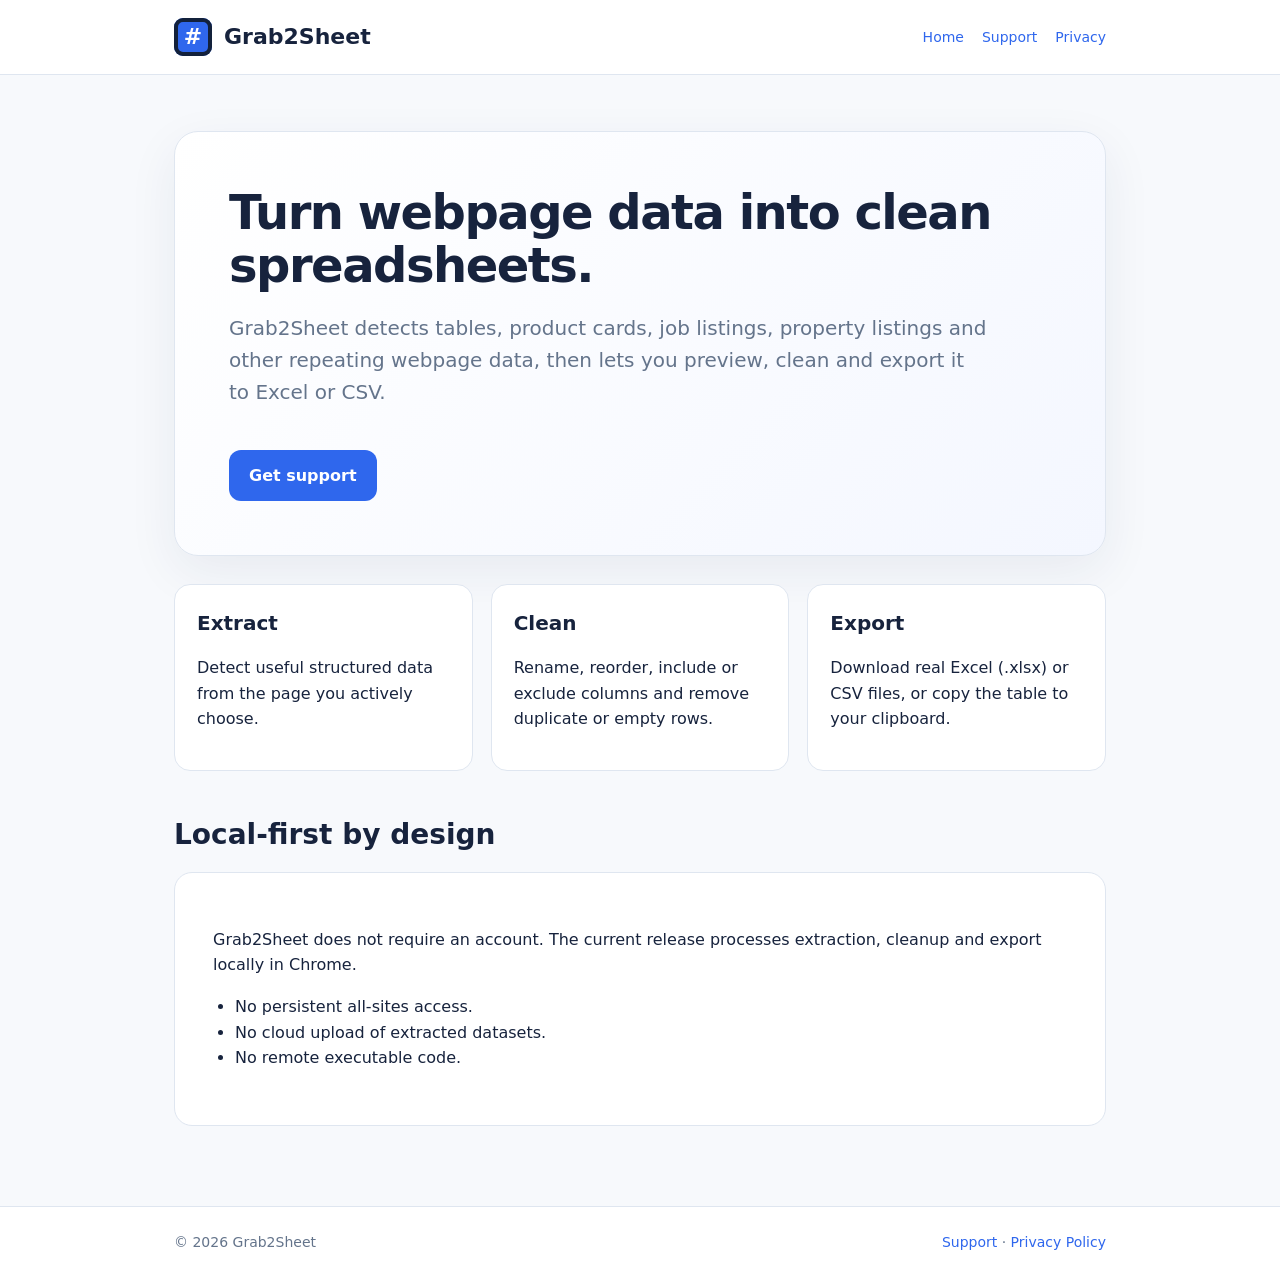
==== index.html @ d278c7ef "Add files via upload" ====
<!doctype html>
<html lang="en">
<head>
<meta charset="utf-8">
<meta name="viewport" content="width=device-width,initial-scale=1">
<title>Grab2Sheet — Web Data to Excel & CSV</title>
<meta name="description" content="Grab2Sheet extracts tables, product listings and repeating webpage data into clean Excel or CSV files. No coding required.">
<link rel="stylesheet" href="styles.css">
</head>
<body>
<header>
  <div class="nav">
    <div class="brand"><span class="logo">#</span>Grab2Sheet</div>
    <nav class="navlinks">
      <a href="./">Home</a>
      <a href="support.html">Support</a>
      <a href="privacy.html">Privacy</a>
    </nav>
  </div>
</header>
<main>
  <section class="hero">
    <h1>Turn webpage data into clean spreadsheets.</h1>
    <p class="lead">Grab2Sheet detects tables, product cards, job listings, property listings and other repeating webpage data, then lets you preview, clean and export it to Excel or CSV.</p>
    <a class="cta" href="support.html">Get support</a>
  </section>

  <section class="grid">
    <div class="card">
      <h3>Extract</h3>
      <p>Detect useful structured data from the page you actively choose.</p>
    </div>
    <div class="card">
      <h3>Clean</h3>
      <p>Rename, reorder, include or exclude columns and remove duplicate or empty rows.</p>
    </div>
    <div class="card">
      <h3>Export</h3>
      <p>Download real Excel (.xlsx) or CSV files, or copy the table to your clipboard.</p>
    </div>
  </section>

  <h2>Local-first by design</h2>
  <div class="content">
    <p>Grab2Sheet does not require an account. The current release processes extraction, cleanup and export locally in Chrome.</p>
    <ul>
      <li>No persistent all-sites access.</li>
      <li>No cloud upload of extracted datasets.</li>
      <li>No remote executable code.</li>
    </ul>
  </div>
</main>
<footer><div class="footer"><span>© 2026 Grab2Sheet</span><span><a href="support.html">Support</a> · <a href="privacy.html">Privacy Policy</a></span></div></footer>
</body>
</html>
---- styles.css ----
:root{
  --bg:#f7f9fc;
  --card:#ffffff;
  --text:#17233d;
  --muted:#64748b;
  --blue:#2f67ed;
  --blue2:#1f4fc4;
  --line:#dfe6f0;
}
*{box-sizing:border-box}
body{
  margin:0;
  font-family:Inter,system-ui,-apple-system,BlinkMacSystemFont,"Segoe UI",sans-serif;
  color:var(--text);
  background:var(--bg);
  line-height:1.6;
}
a{color:var(--blue);text-decoration:none}
a:hover{text-decoration:underline}
header{
  background:#fff;
  border-bottom:1px solid var(--line);
}
.nav{
  max-width:980px;
  margin:auto;
  padding:18px 24px;
  display:flex;
  align-items:center;
  justify-content:space-between;
  gap:20px;
}
.brand{
  display:flex;
  align-items:center;
  gap:12px;
  font-weight:800;
  font-size:22px;
}
.logo{
  width:38px;height:38px;
  border-radius:9px;
  background:var(--blue);
  color:#fff;
  display:grid;
  place-items:center;
  font-size:22px;
  box-shadow:inset 0 0 0 4px #13213b;
}
.navlinks{display:flex;gap:18px;font-size:14px}
main{max-width:980px;margin:auto;padding:56px 24px 80px}
.hero{
  background:linear-gradient(135deg,#fff 0%,#f4f7ff 100%);
  border:1px solid var(--line);
  border-radius:24px;
  padding:54px;
  box-shadow:0 16px 50px rgba(24,45,90,.07);
}
h1{font-size:48px;line-height:1.1;margin:0 0 18px;letter-spacing:-1.5px}
h2{font-size:28px;margin:42px 0 14px}
h3{font-size:20px;margin:28px 0 8px}
.lead{font-size:20px;color:var(--muted);max-width:760px}
.cta{
  display:inline-block;
  margin-top:22px;
  background:var(--blue);
  color:#fff;
  padding:13px 20px;
  border-radius:12px;
  font-weight:700;
}
.cta:hover{background:var(--blue2);text-decoration:none}
.grid{
  display:grid;
  grid-template-columns:repeat(3,1fr);
  gap:18px;
  margin-top:28px;
}
.card{
  background:#fff;
  border:1px solid var(--line);
  border-radius:16px;
  padding:22px;
}
.card h3{margin-top:0}
.content{
  background:#fff;
  border:1px solid var(--line);
  border-radius:18px;
  padding:38px;
}
.notice{
  background:#f1f5ff;
  border:1px solid #d7e0ff;
  border-radius:12px;
  padding:16px 18px;
}
ul{padding-left:22px}
footer{
  border-top:1px solid var(--line);
  color:var(--muted);
  background:#fff;
}
.footer{
  max-width:980px;
  margin:auto;
  padding:24px;
  display:flex;
  justify-content:space-between;
  flex-wrap:wrap;
  gap:12px;
  font-size:14px;
}
@media(max-width:760px){
  .grid{grid-template-columns:1fr}
  h1{font-size:38px}
  .hero{padding:34px 24px}
  .nav{align-items:flex-start;flex-direction:column}
}
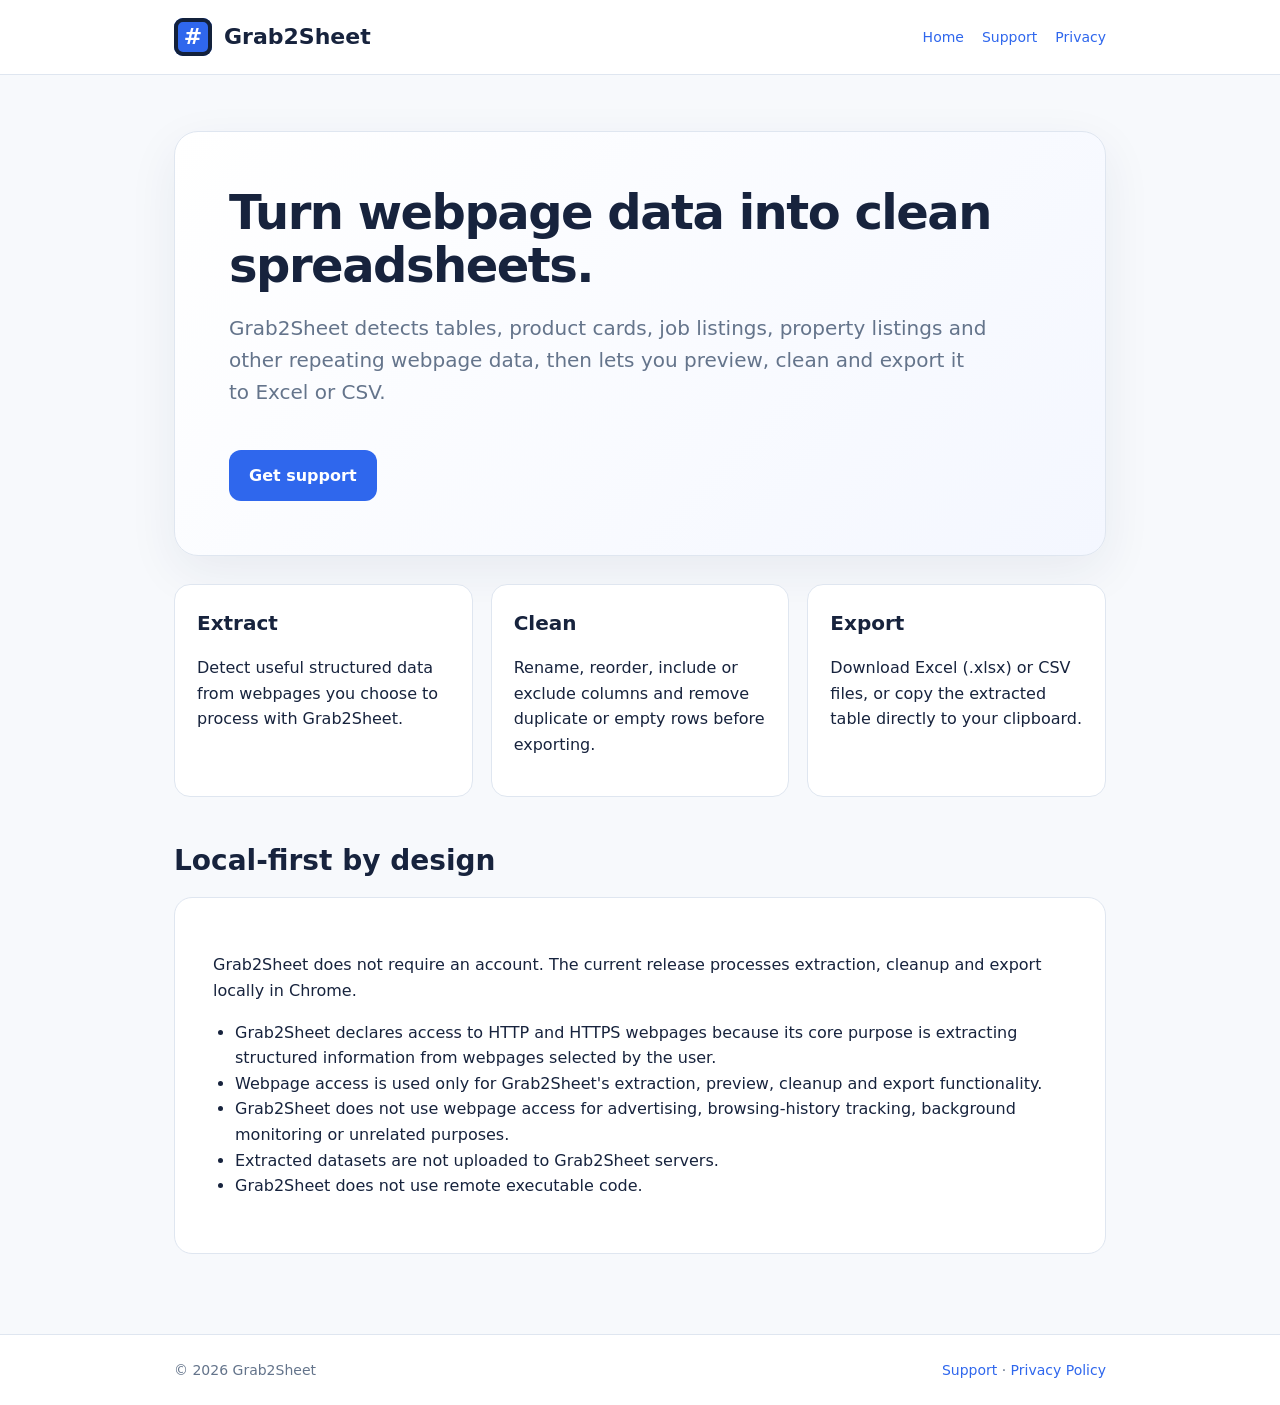
==== commit 26bb6213: "Refactor index.html for improved readability Updated HTML structure for better readability and organ" ====
--- a/index.html
+++ b/index.html
@@ -1,55 +1,147 @@
 <!doctype html>
 <html lang="en">
 <head>
-<meta charset="utf-8">
-<meta name="viewport" content="width=device-width,initial-scale=1">
-<title>Grab2Sheet — Web Data to Excel & CSV</title>
-<meta name="description" content="Grab2Sheet extracts tables, product listings and repeating webpage data into clean Excel or CSV files. No coding required.">
-<link rel="stylesheet" href="styles.css">
+  <meta charset="utf-8">
+  <meta name="viewport" content="width=device-width, initial-scale=1">
+
+  <title>Grab2Sheet — Web Data to Excel & CSV</title>
+
+  <meta
+    name="description"
+    content="Grab2Sheet extracts tables, product listings and repeating webpage data into clean Excel or CSV files. No coding required."
+  >
+
+  <link rel="stylesheet" href="styles.css">
 </head>
+
 <body>
+
 <header>
   <div class="nav">
-    <div class="brand"><span class="logo">#</span>Grab2Sheet</div>
+
+    <div class="brand">
+      <span class="logo">#</span>
+      Grab2Sheet
+    </div>
+
     <nav class="navlinks">
       <a href="./">Home</a>
       <a href="support.html">Support</a>
       <a href="privacy.html">Privacy</a>
     </nav>
+
   </div>
 </header>
+
 <main>
+
   <section class="hero">
+
     <h1>Turn webpage data into clean spreadsheets.</h1>
-    <p class="lead">Grab2Sheet detects tables, product cards, job listings, property listings and other repeating webpage data, then lets you preview, clean and export it to Excel or CSV.</p>
-    <a class="cta" href="support.html">Get support</a>
+
+    <p class="lead">
+      Grab2Sheet detects tables, product cards, job listings,
+      property listings and other repeating webpage data,
+      then lets you preview, clean and export it to Excel or CSV.
+    </p>
+
+    <a class="cta" href="support.html">
+      Get support
+    </a>
+
   </section>
 
+
   <section class="grid">
+
     <div class="card">
       <h3>Extract</h3>
-      <p>Detect useful structured data from the page you actively choose.</p>
+
+      <p>
+        Detect useful structured data from webpages you choose
+        to process with Grab2Sheet.
+      </p>
     </div>
+
+
     <div class="card">
       <h3>Clean</h3>
-      <p>Rename, reorder, include or exclude columns and remove duplicate or empty rows.</p>
+
+      <p>
+        Rename, reorder, include or exclude columns and remove
+        duplicate or empty rows before exporting.
+      </p>
     </div>
+
+
     <div class="card">
       <h3>Export</h3>
-      <p>Download real Excel (.xlsx) or CSV files, or copy the table to your clipboard.</p>
+
+      <p>
+        Download Excel (.xlsx) or CSV files, or copy the extracted
+        table directly to your clipboard.
+      </p>
     </div>
+
   </section>
 
+
   <h2>Local-first by design</h2>
+
   <div class="content">
-    <p>Grab2Sheet does not require an account. The current release processes extraction, cleanup and export locally in Chrome.</p>
+
+    <p>
+      Grab2Sheet does not require an account. The current release
+      processes extraction, cleanup and export locally in Chrome.
+    </p>
+
     <ul>
-      <li>No persistent all-sites access.</li>
-      <li>No cloud upload of extracted datasets.</li>
-      <li>No remote executable code.</li>
+      <li>
+        Grab2Sheet declares access to HTTP and HTTPS webpages because
+        its core purpose is extracting structured information from
+        webpages selected by the user.
+      </li>
+
+      <li>
+        Webpage access is used only for Grab2Sheet's extraction,
+        preview, cleanup and export functionality.
+      </li>
+
+      <li>
+        Grab2Sheet does not use webpage access for advertising,
+        browsing-history tracking, background monitoring or unrelated
+        purposes.
+      </li>
+
+      <li>
+        Extracted datasets are not uploaded to Grab2Sheet servers.
+      </li>
+
+      <li>
+        Grab2Sheet does not use remote executable code.
+      </li>
     </ul>
+
   </div>
+
 </main>
-<footer><div class="footer"><span>© 2026 Grab2Sheet</span><span><a href="support.html">Support</a> · <a href="privacy.html">Privacy Policy</a></span></div></footer>
+
+
+<footer>
+  <div class="footer">
+
+    <span>
+      © 2026 Grab2Sheet
+    </span>
+
+    <span>
+      <a href="support.html">Support</a>
+      ·
+      <a href="privacy.html">Privacy Policy</a>
+    </span>
+
+  </div>
+</footer>
+
 </body>
 </html>
